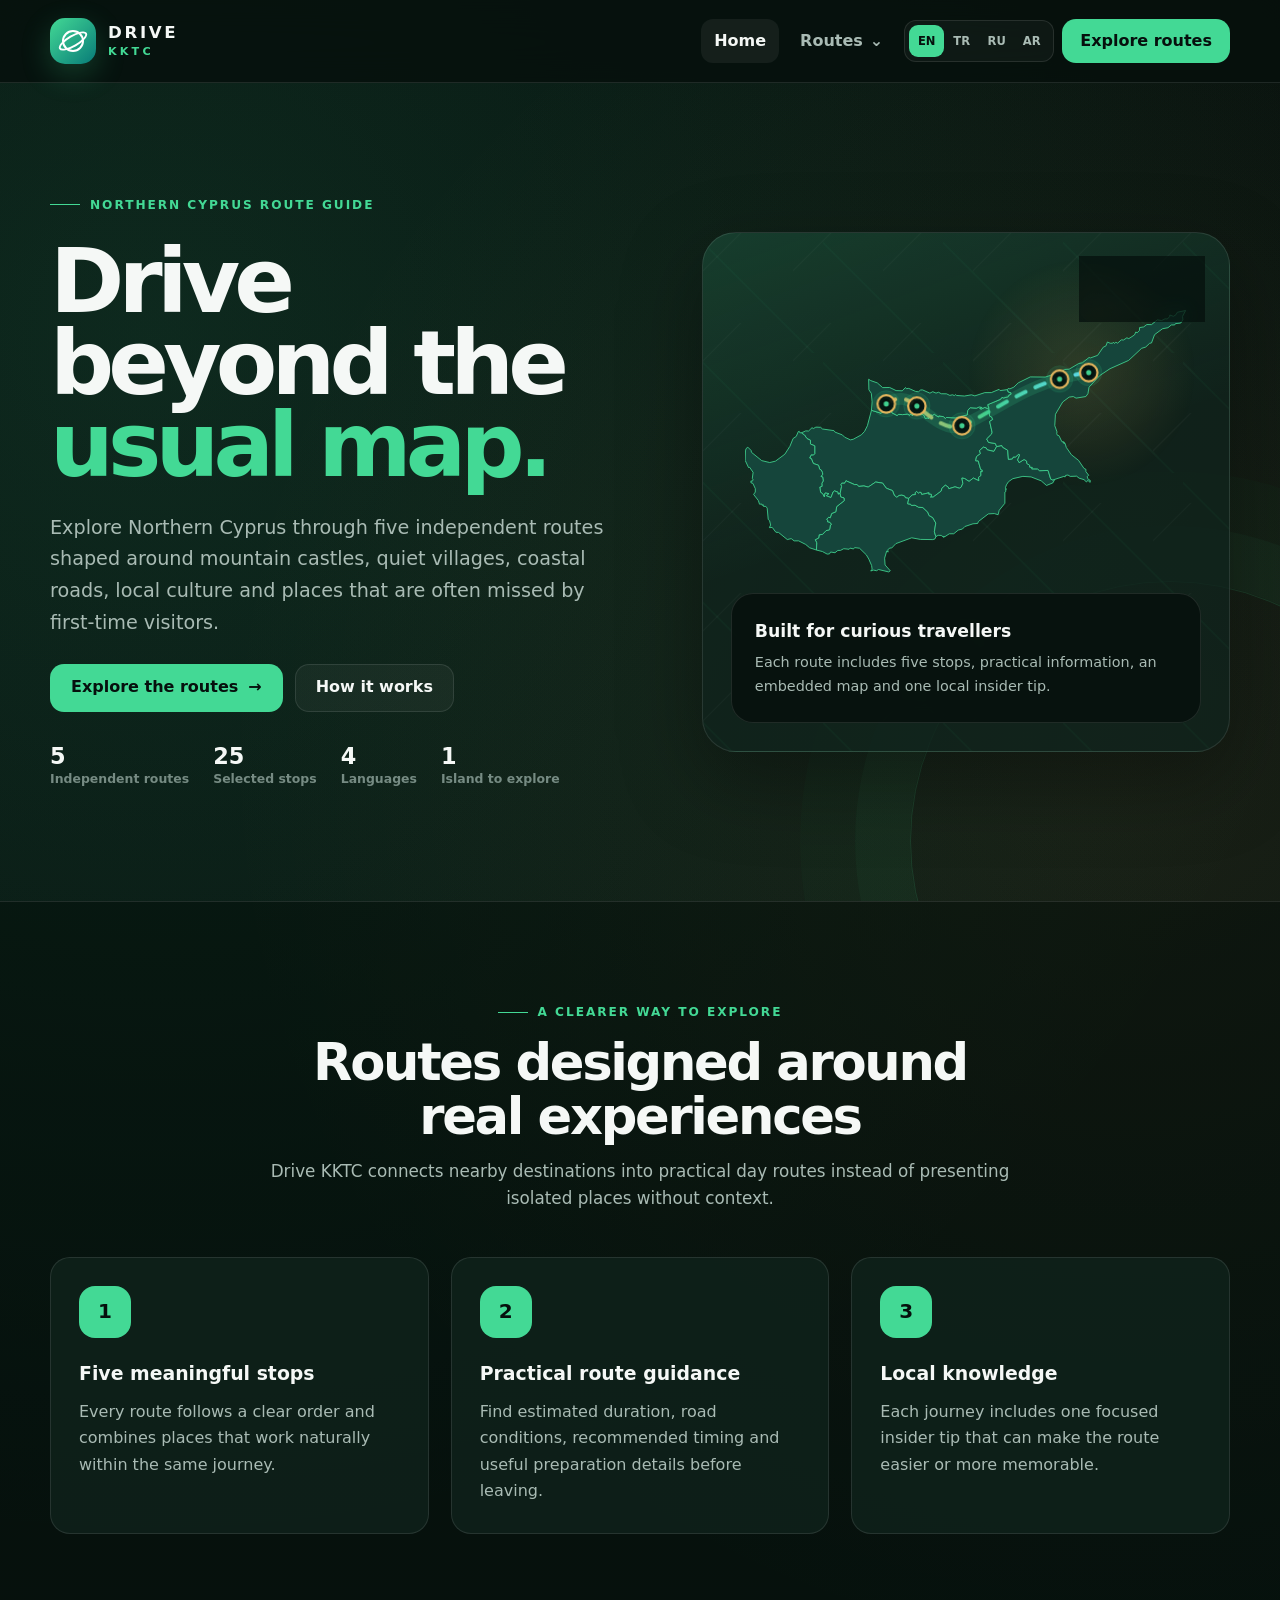
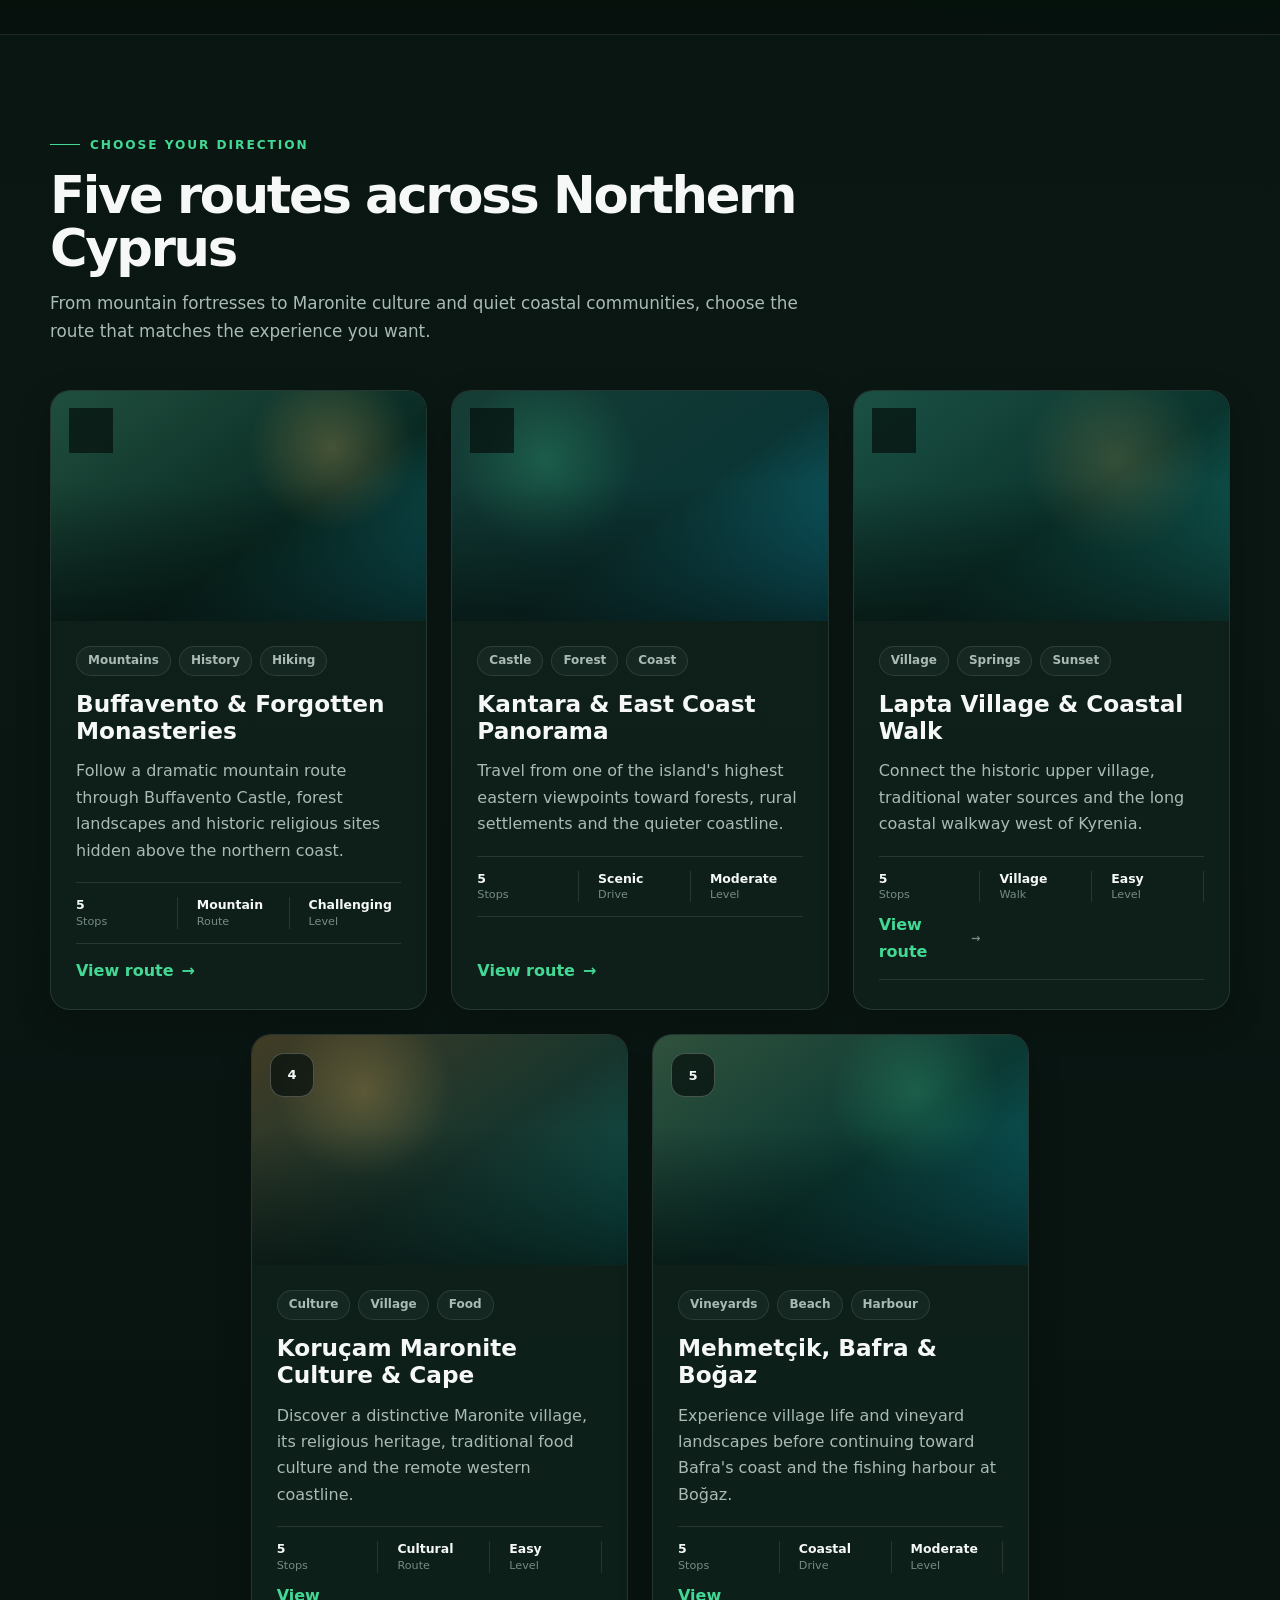
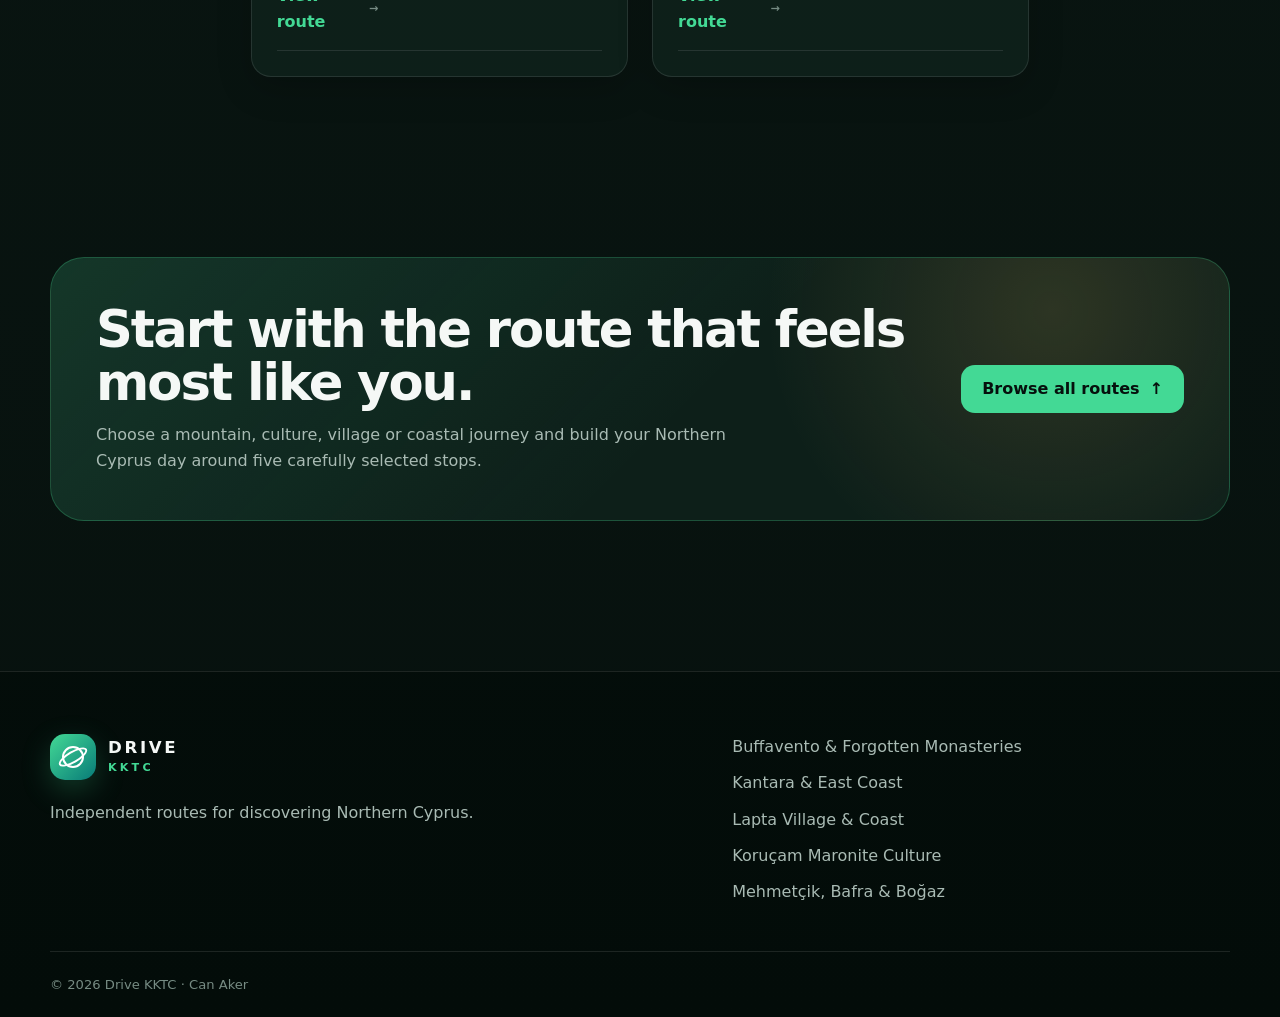
==== index.html @ a7c1ca26 "v0" ====
﻿<!doctype html>
<html lang="en">
<head>
    <meta charset="utf-8">
    <meta name="viewport" content="width=device-width, initial-scale=1">
    <meta name="robots" content="noindex, follow">
    <meta name="description" content="Drive KKTC multilingual route guide for Northern Cyprus.">
    <link rel="icon" type="image/svg+xml" href="./favicon.svg">
    <title>Drive KKTC | Choose Your Language</title>

    <script>
        (() => {
            const language = (navigator.language || "en").toLowerCase();
            let locale = "en";

            if (language.startsWith("tr")) locale = "tr";
            else if (language.startsWith("ru")) locale = "ru";
            else if (language.startsWith("ar")) locale = "ar";

            const target = location.protocol === "file:"
                ? `./${locale}/index.html`
                : `./${locale}/`;

            location.replace(target);
        })();
    </script>
</head>
<body>
    <main>
        <h1>Drive KKTC</h1>
        <p>Choose your language:</p>

        <nav aria-label="Language selection">
            <a href="./en/index.html">English</a>
            <a href="./tr/index.html">Türkçe</a>
            <a href="./ru/index.html">Русский</a>
            <a href="./ar/index.html">العربية</a>
        </nav>
    </main>
</body>
</html>
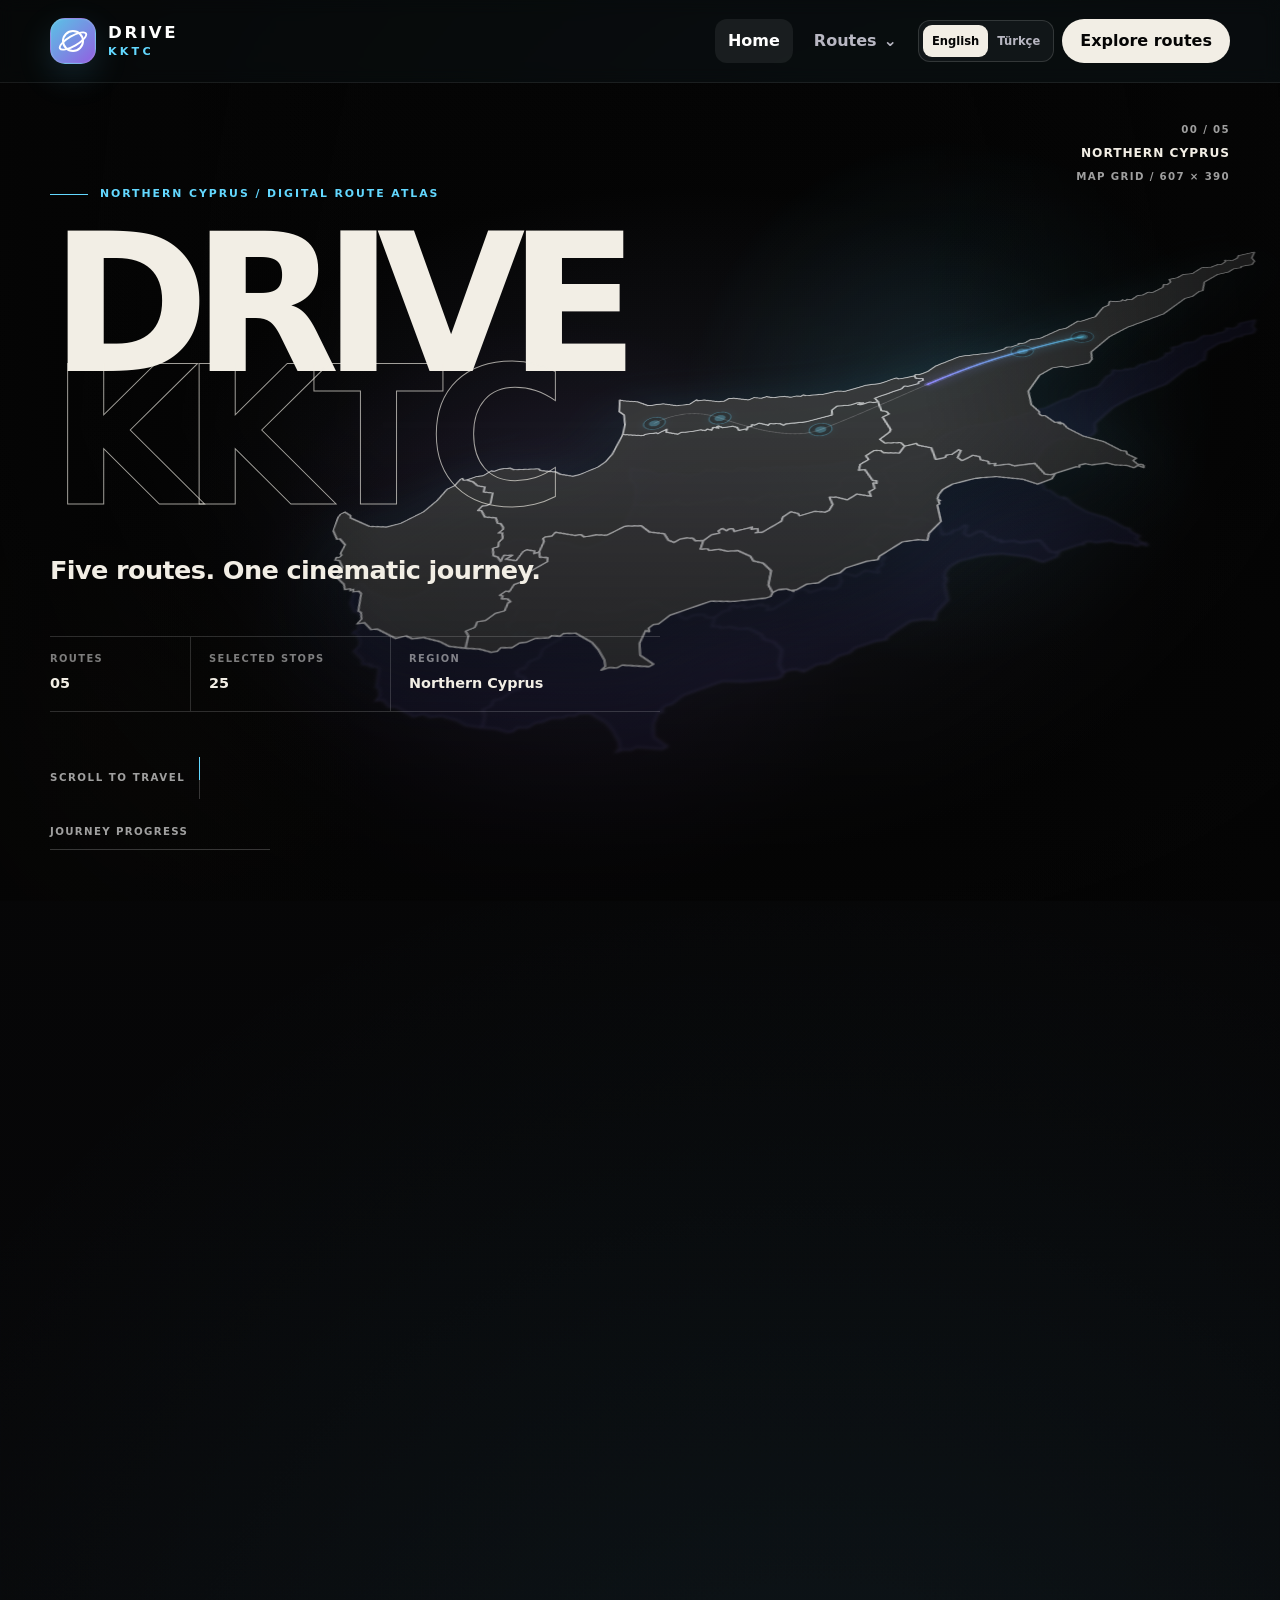
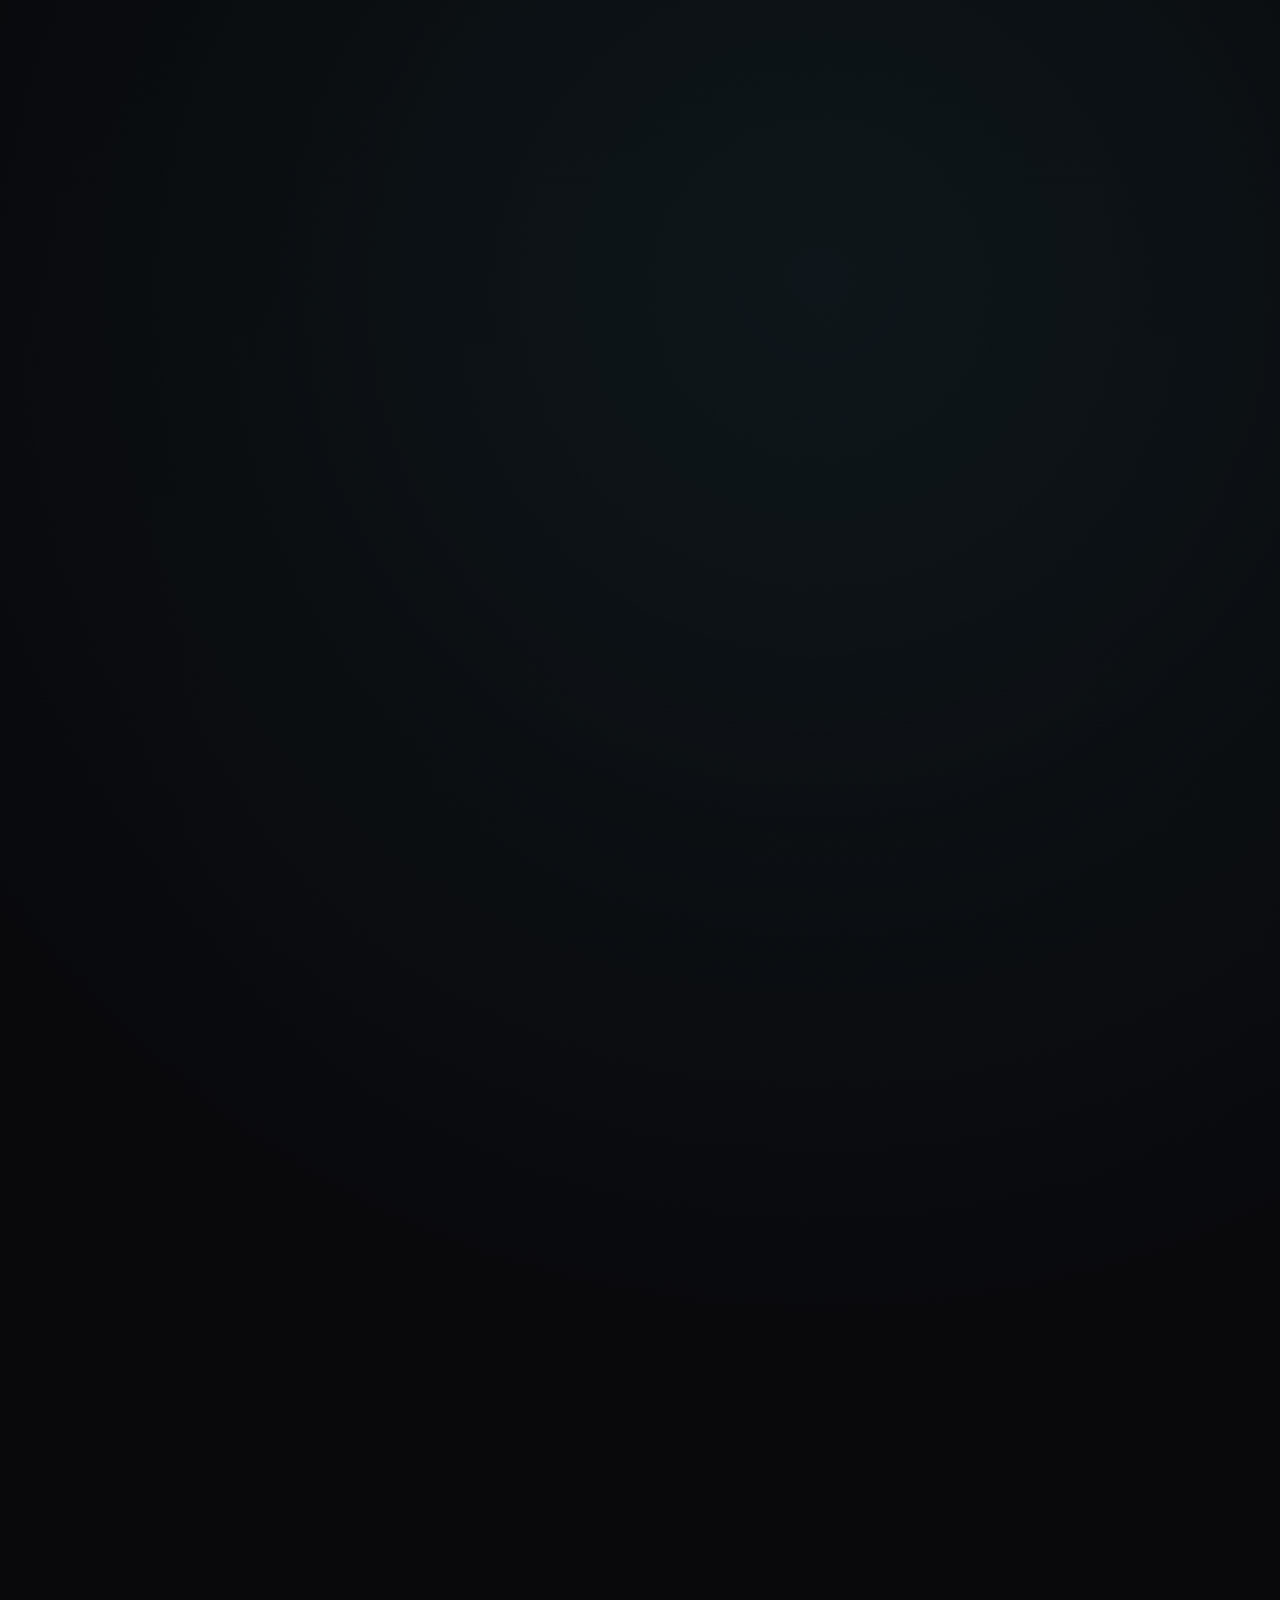
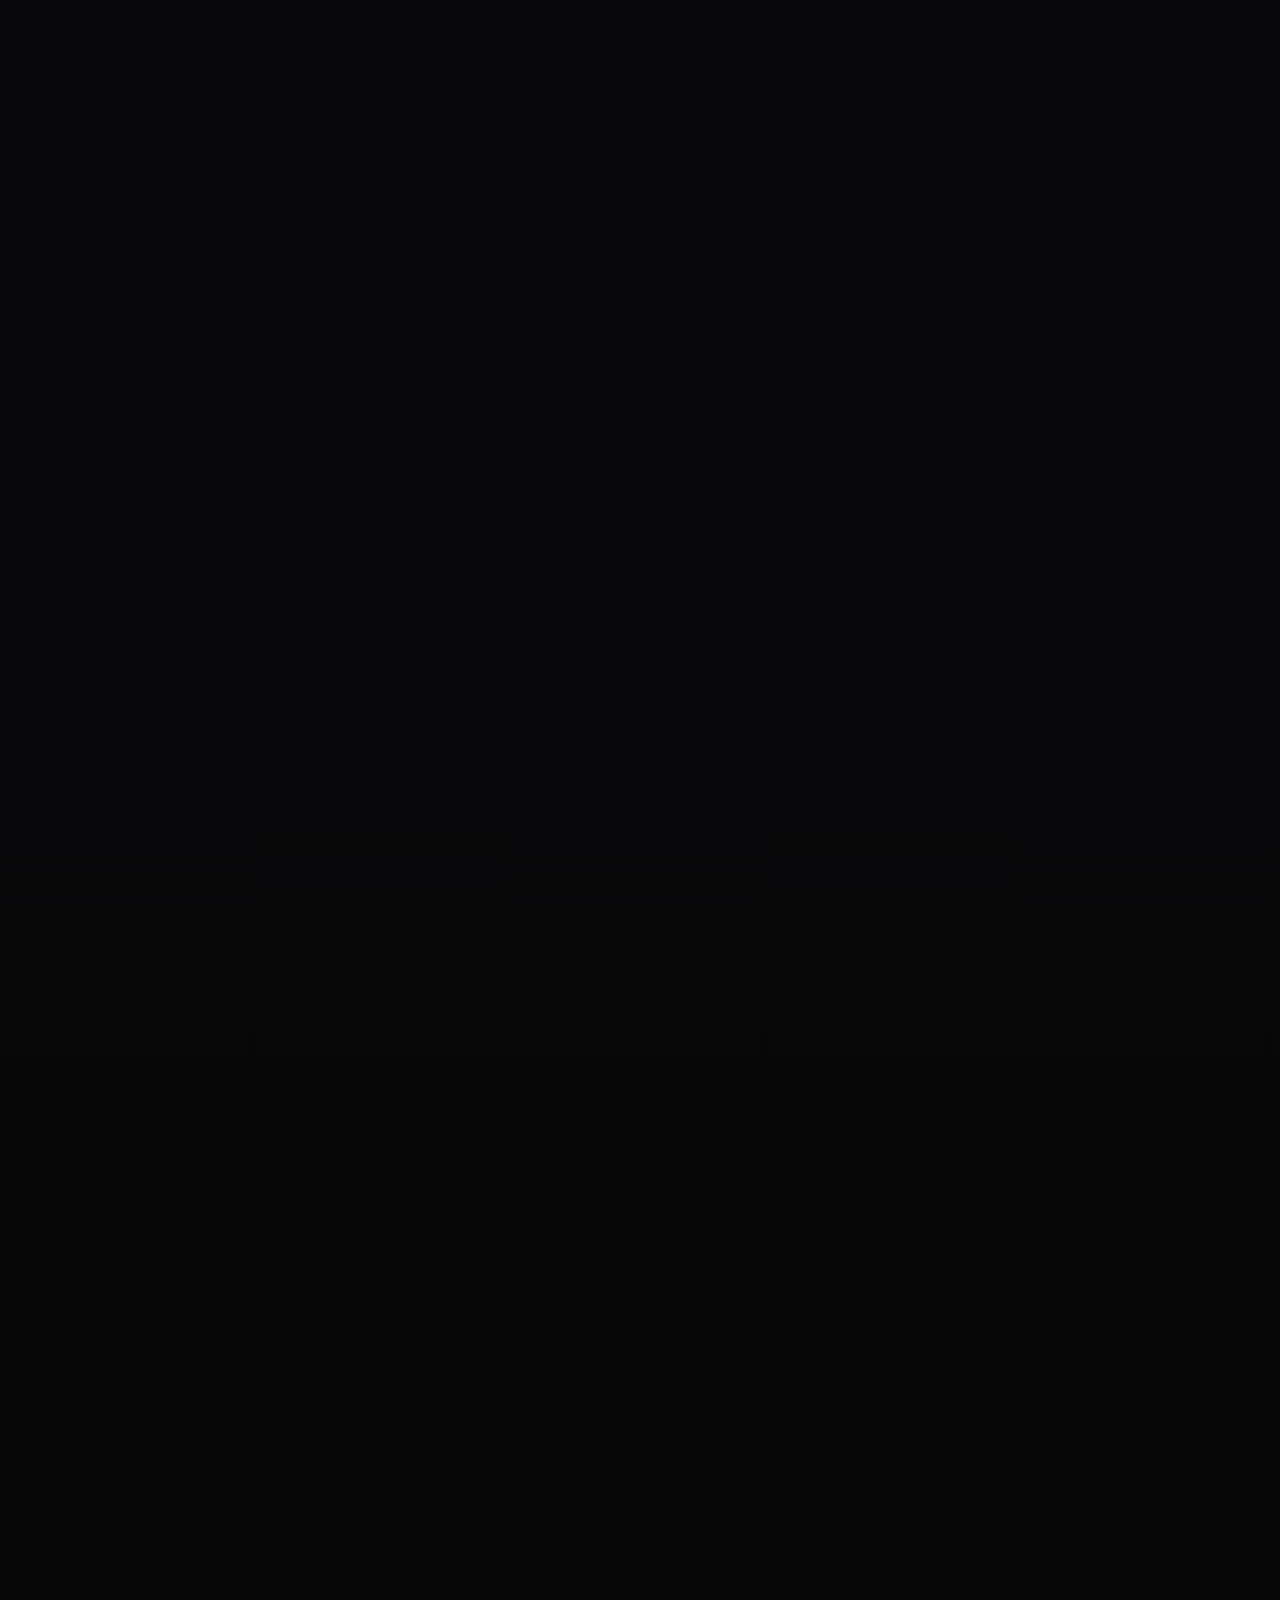
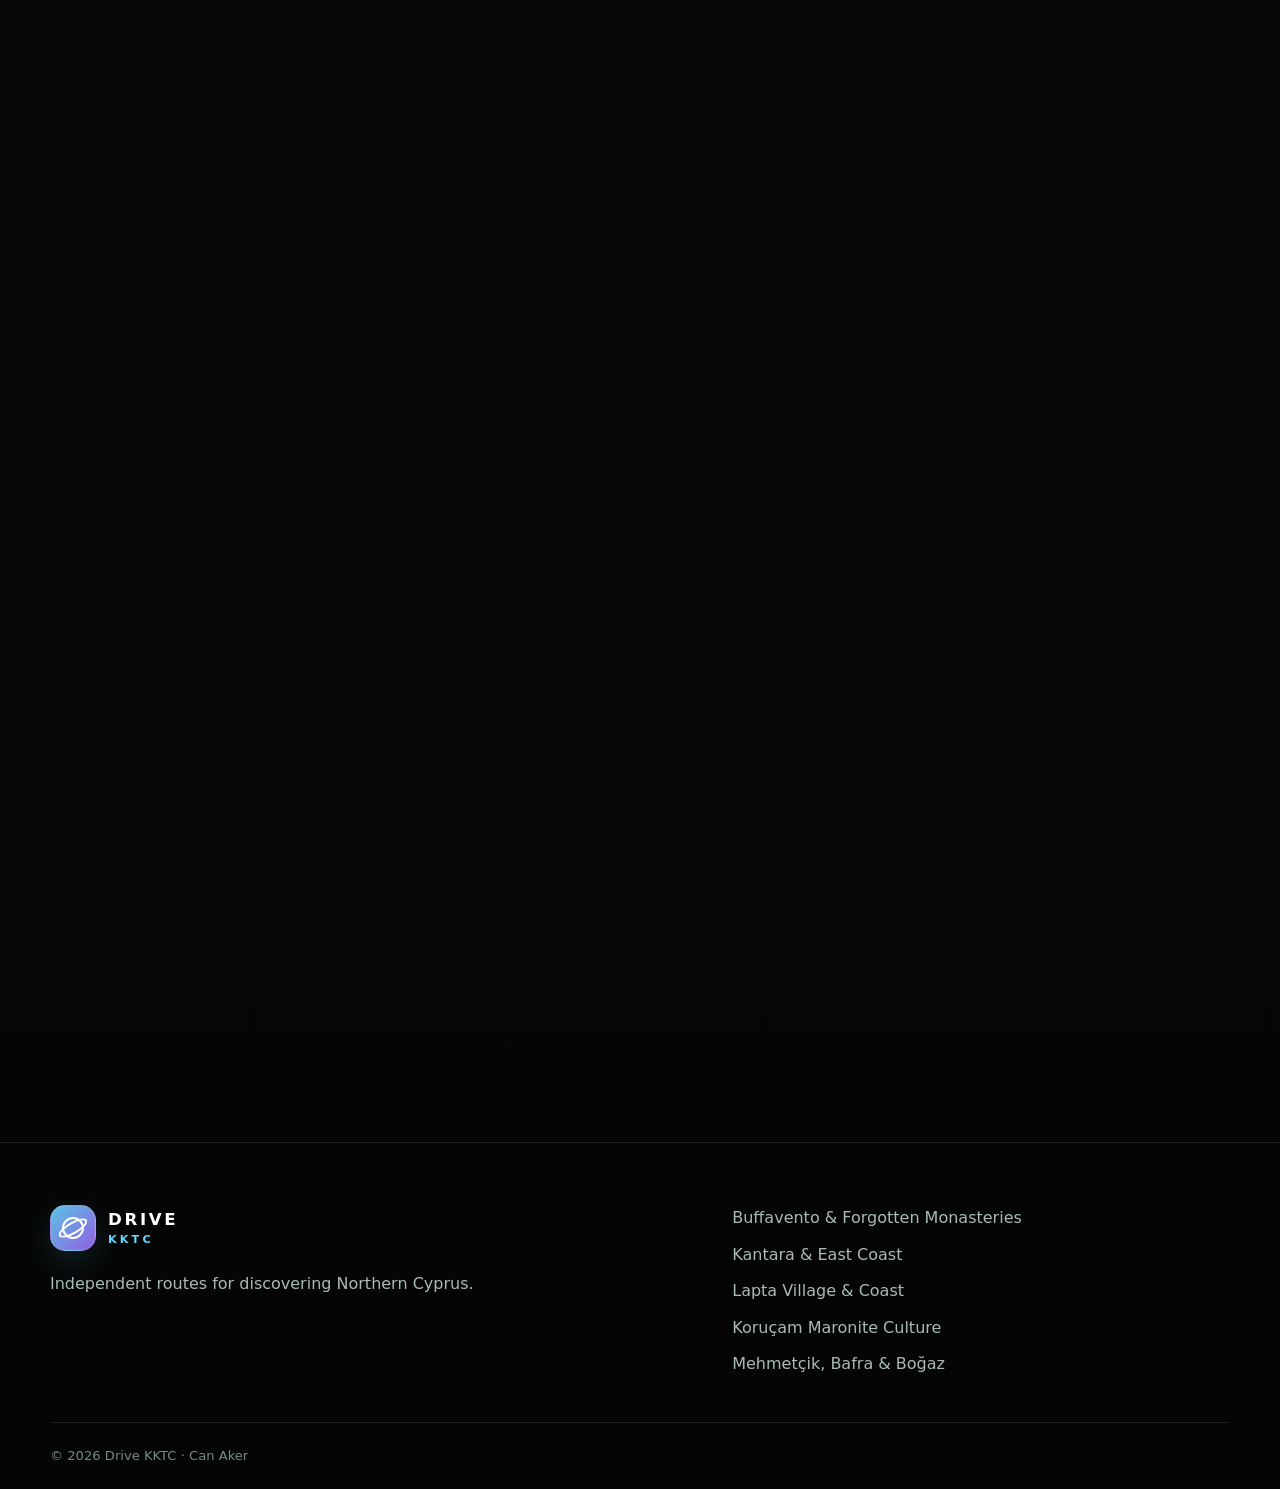
==== commit 1e1f18f6: "v1 new sinematic design" ====
--- a/index.html
+++ b/index.html
@@ -6,6 +6,9 @@
     <meta name="robots" content="noindex, follow">
     <meta name="description" content="Drive KKTC multilingual route guide for Northern Cyprus.">
     <link rel="icon" type="image/svg+xml" href="./favicon.svg">
+    <link rel="alternate" hreflang="en" href="./en/">
+    <link rel="alternate" hreflang="tr" href="./tr/">
+    <link rel="alternate" hreflang="x-default" href="./en/">
     <title>Drive KKTC | Choose Your Language</title>
 
     <script>
@@ -14,8 +17,6 @@
             let locale = "en";
 
             if (language.startsWith("tr")) locale = "tr";
-            else if (language.startsWith("ru")) locale = "ru";
-            else if (language.startsWith("ar")) locale = "ar";
 
             const target = location.protocol === "file:"
                 ? `./${locale}/index.html`
@@ -33,8 +34,6 @@
         <nav aria-label="Language selection">
             <a href="./en/index.html">English</a>
             <a href="./tr/index.html">Türkçe</a>
-            <a href="./ru/index.html">Русский</a>
-            <a href="./ar/index.html">العربية</a>
         </nav>
     </main>
 </body>
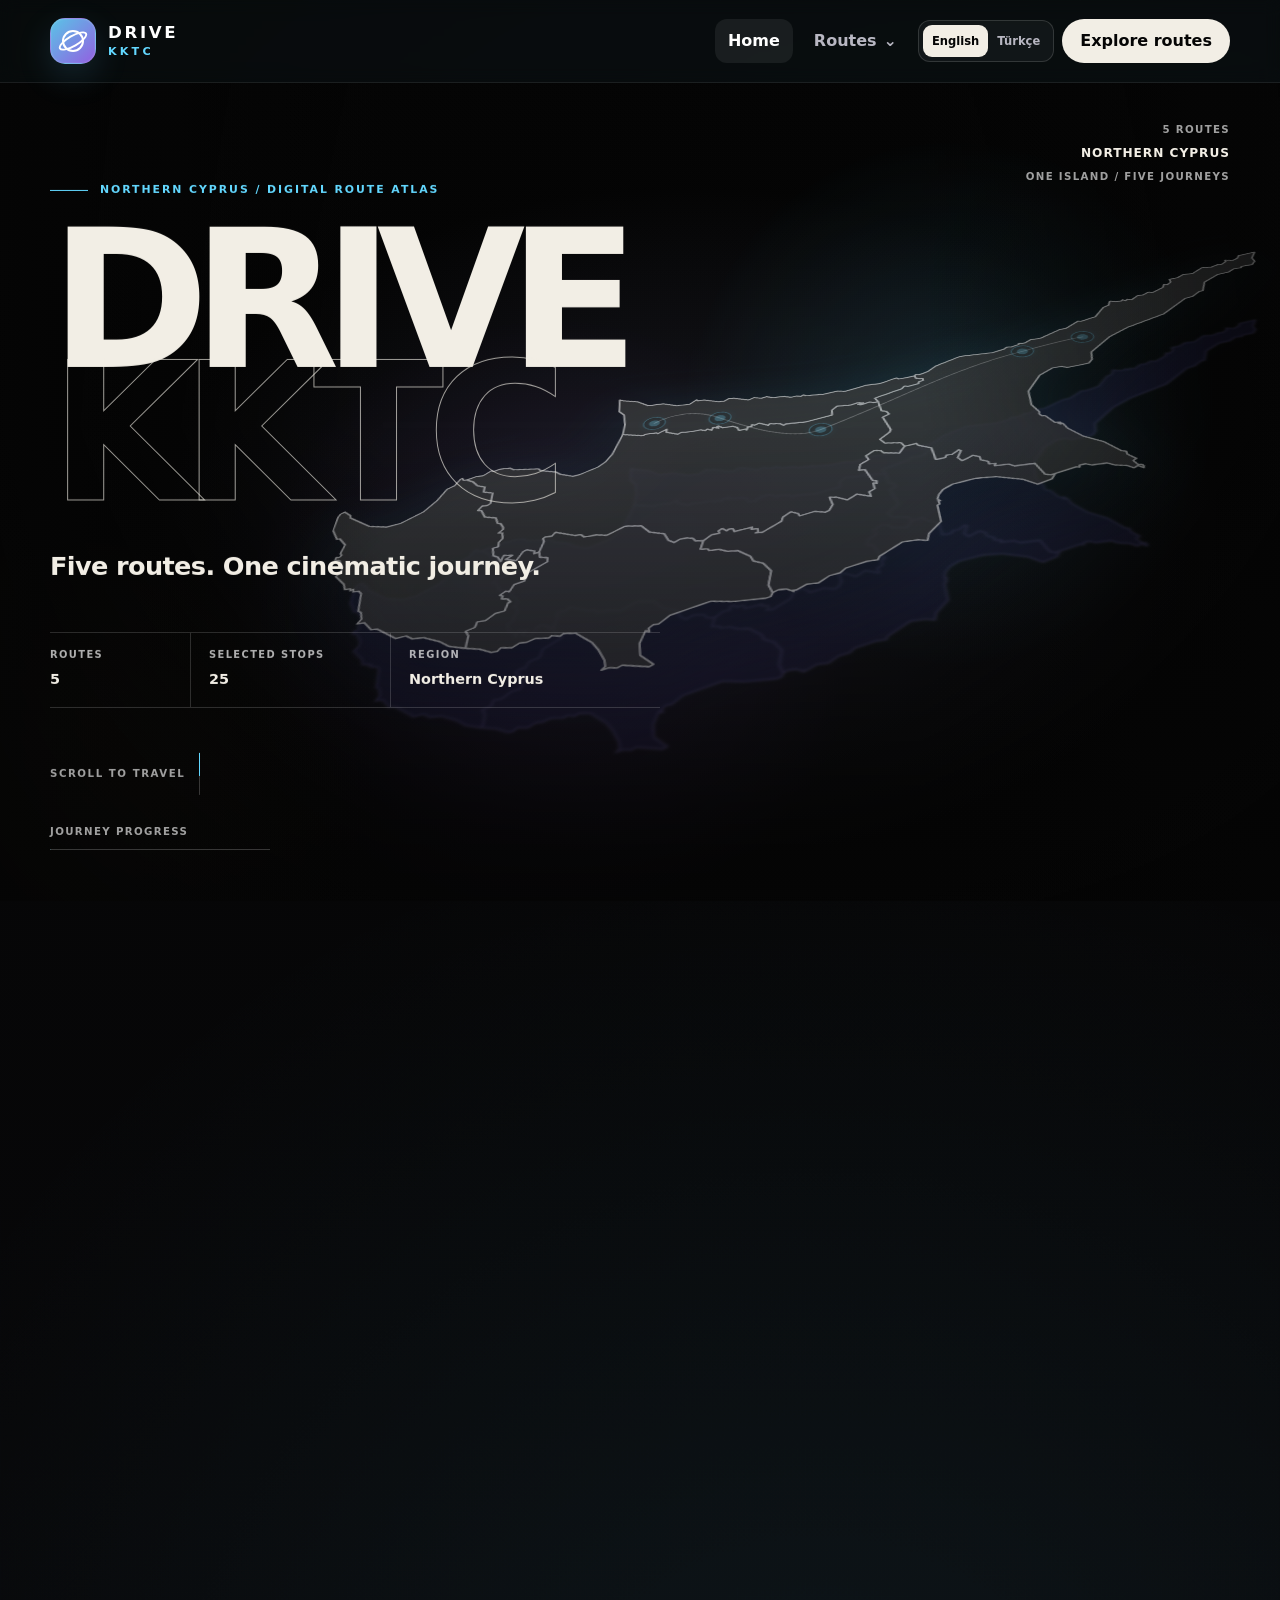
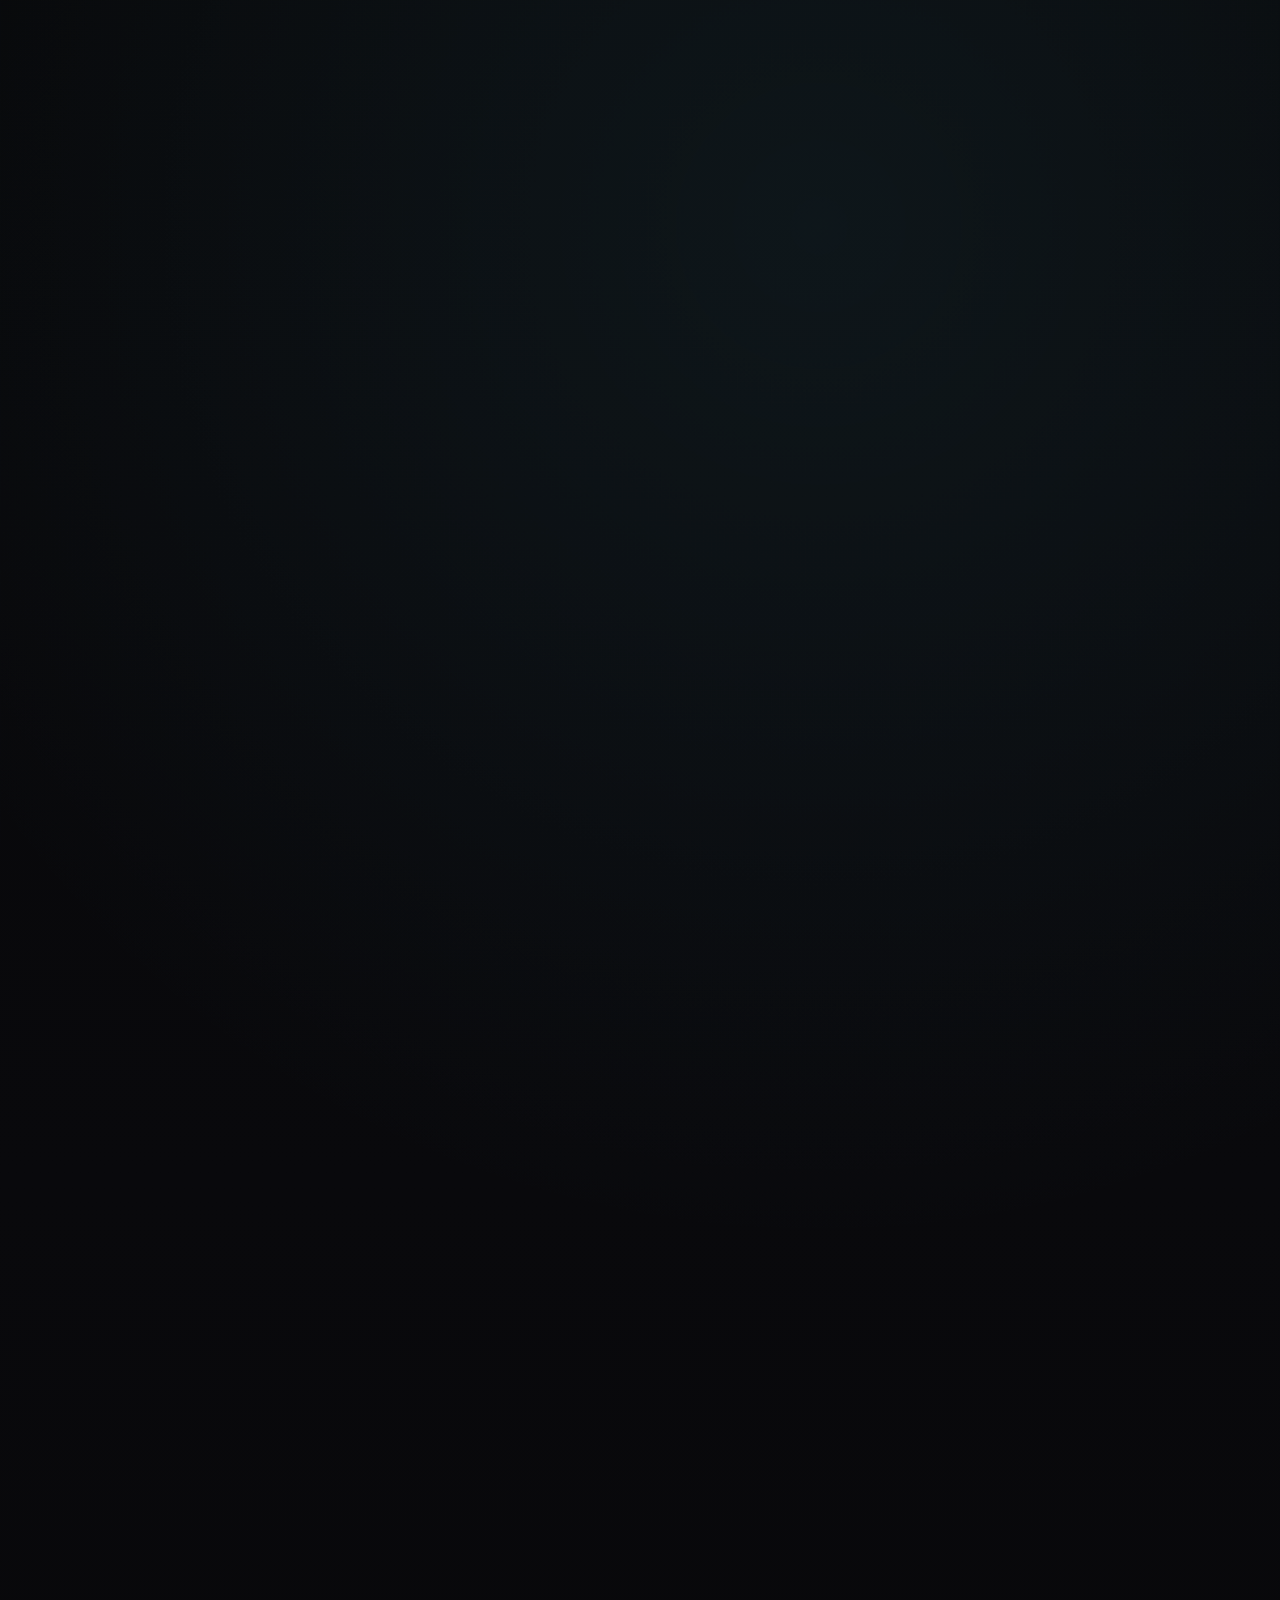
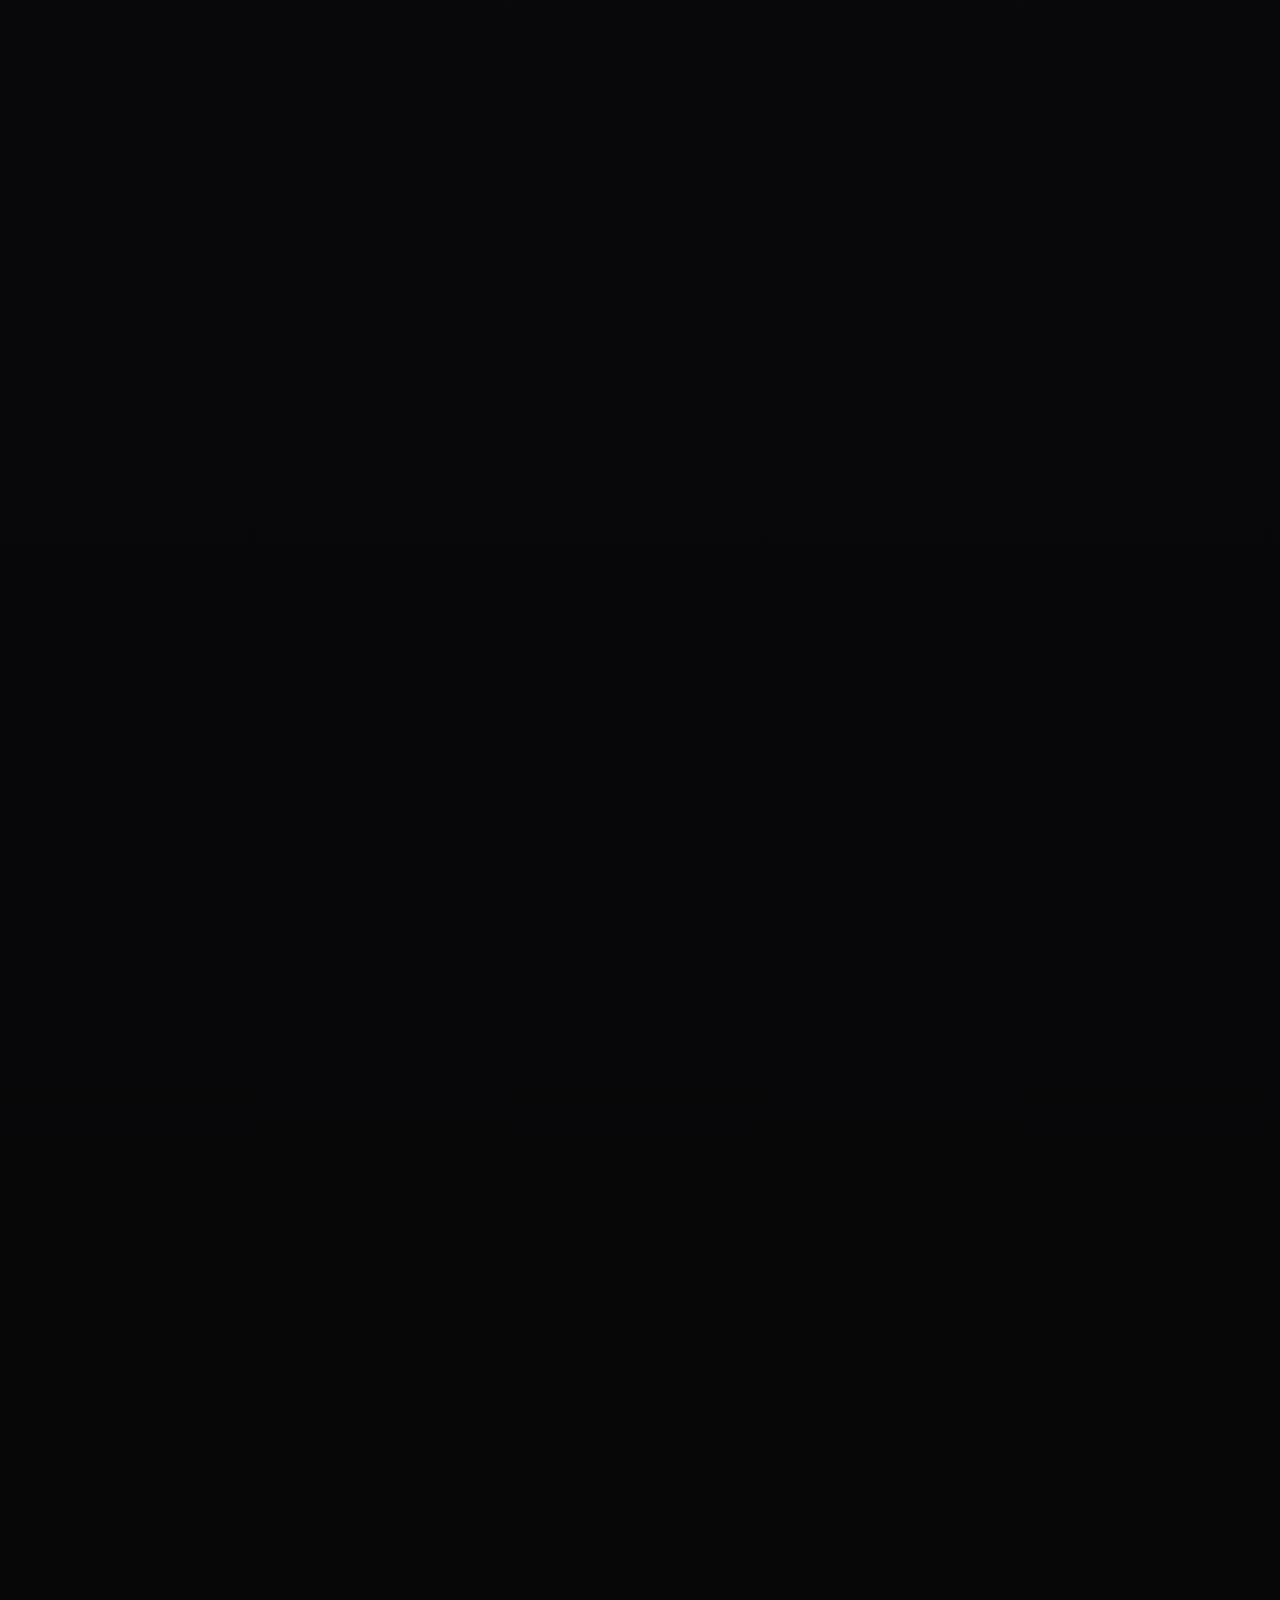
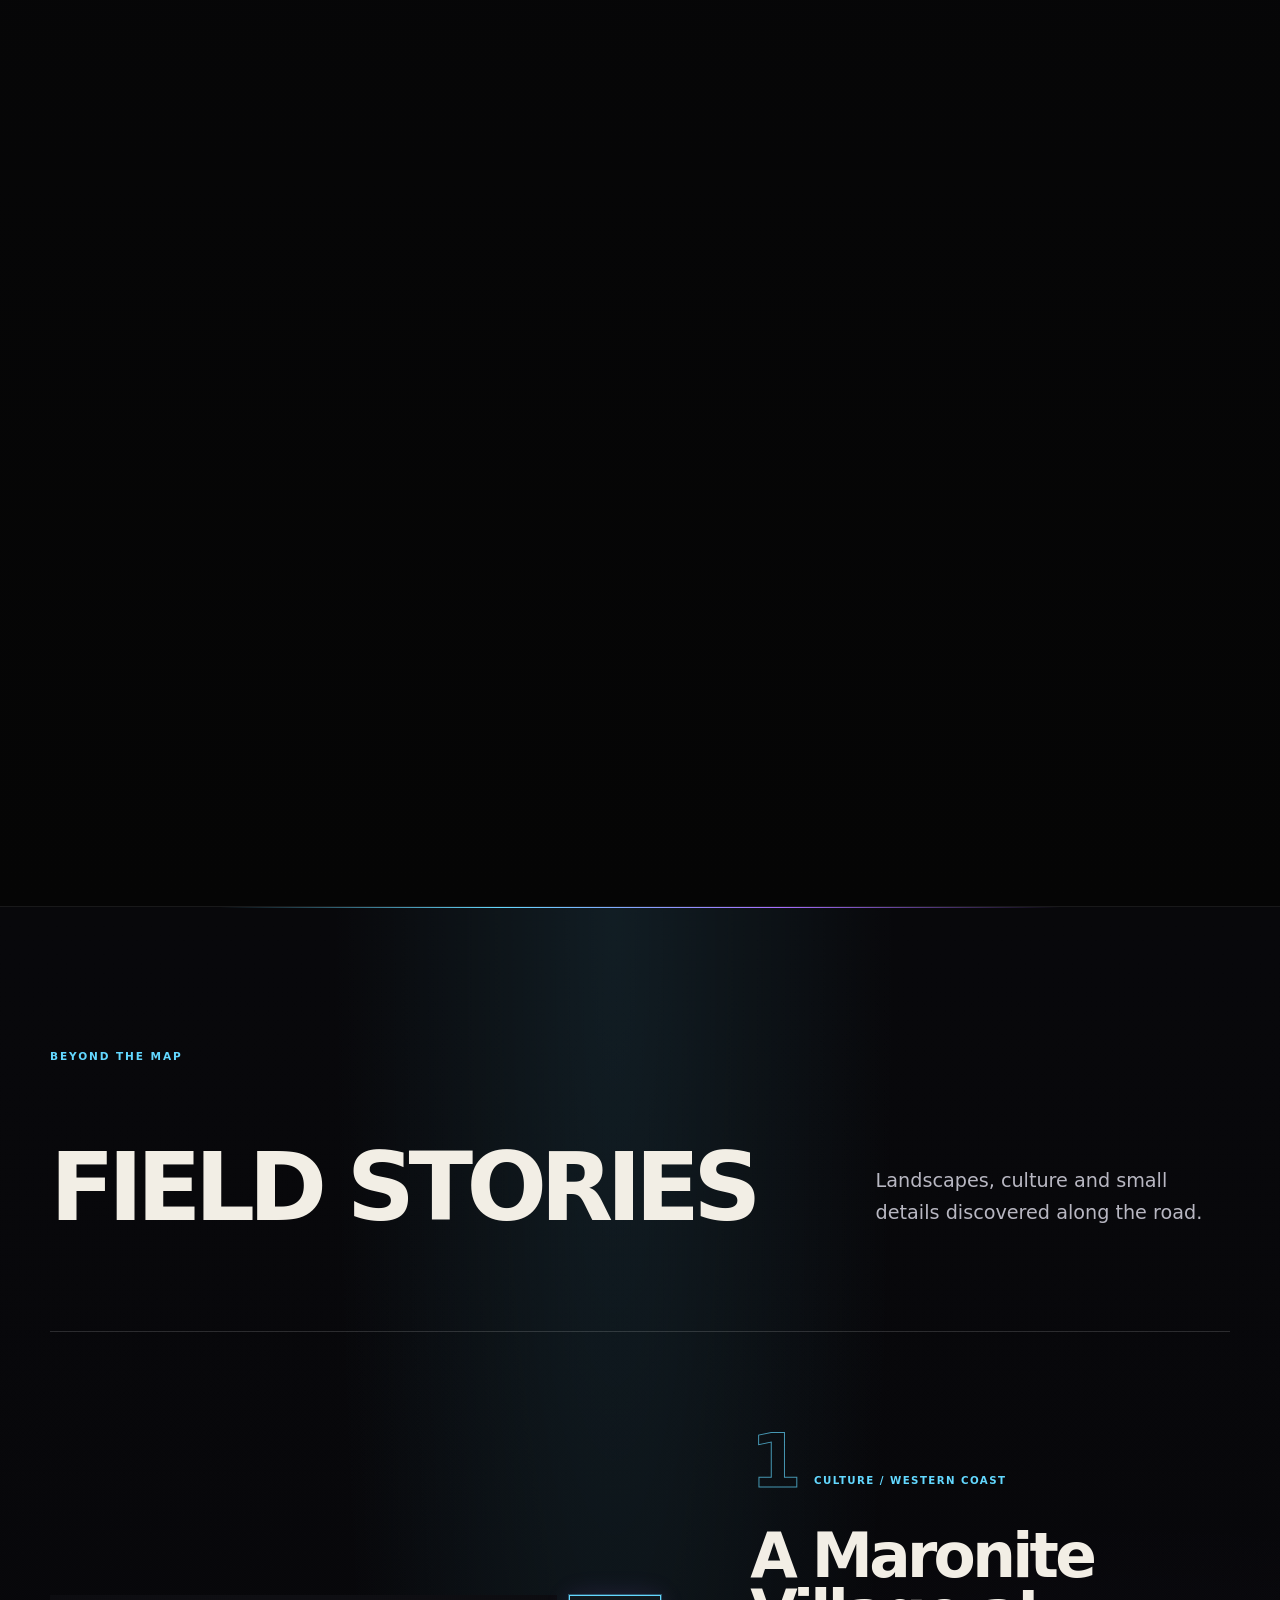
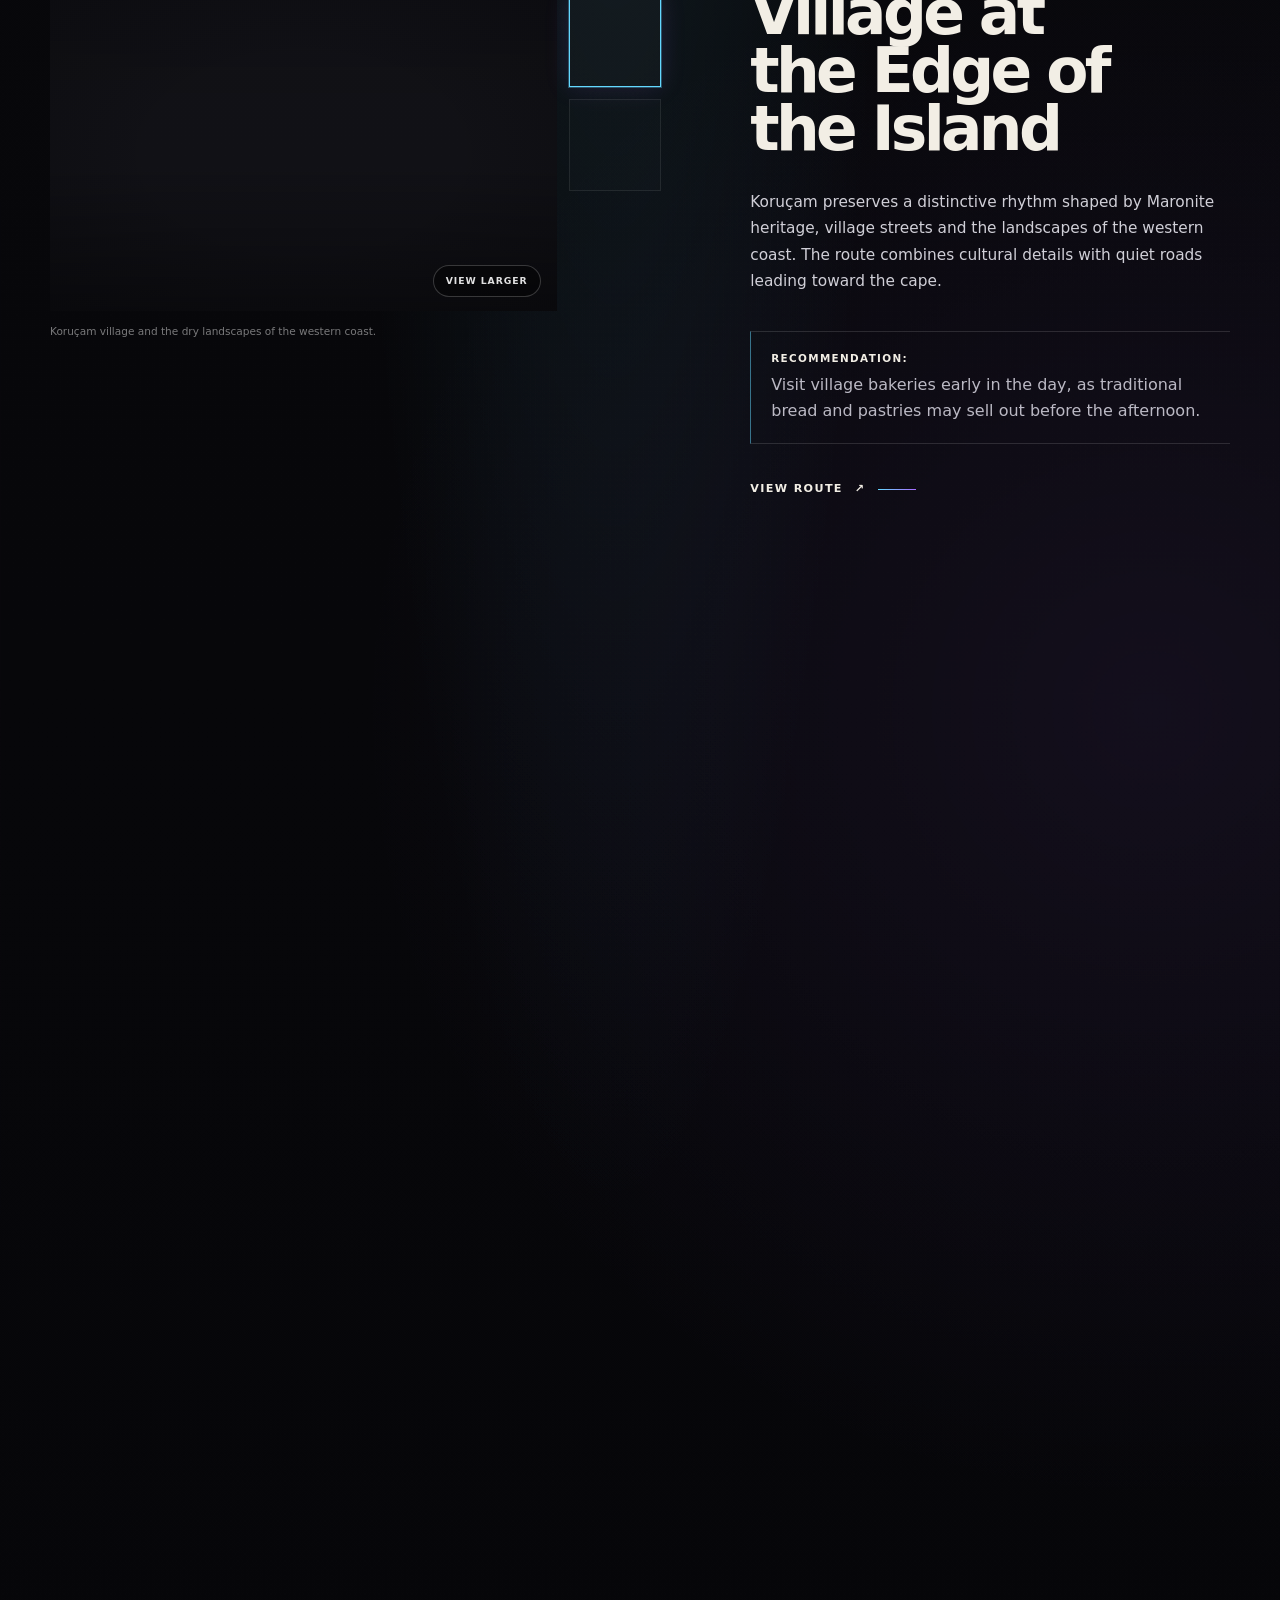
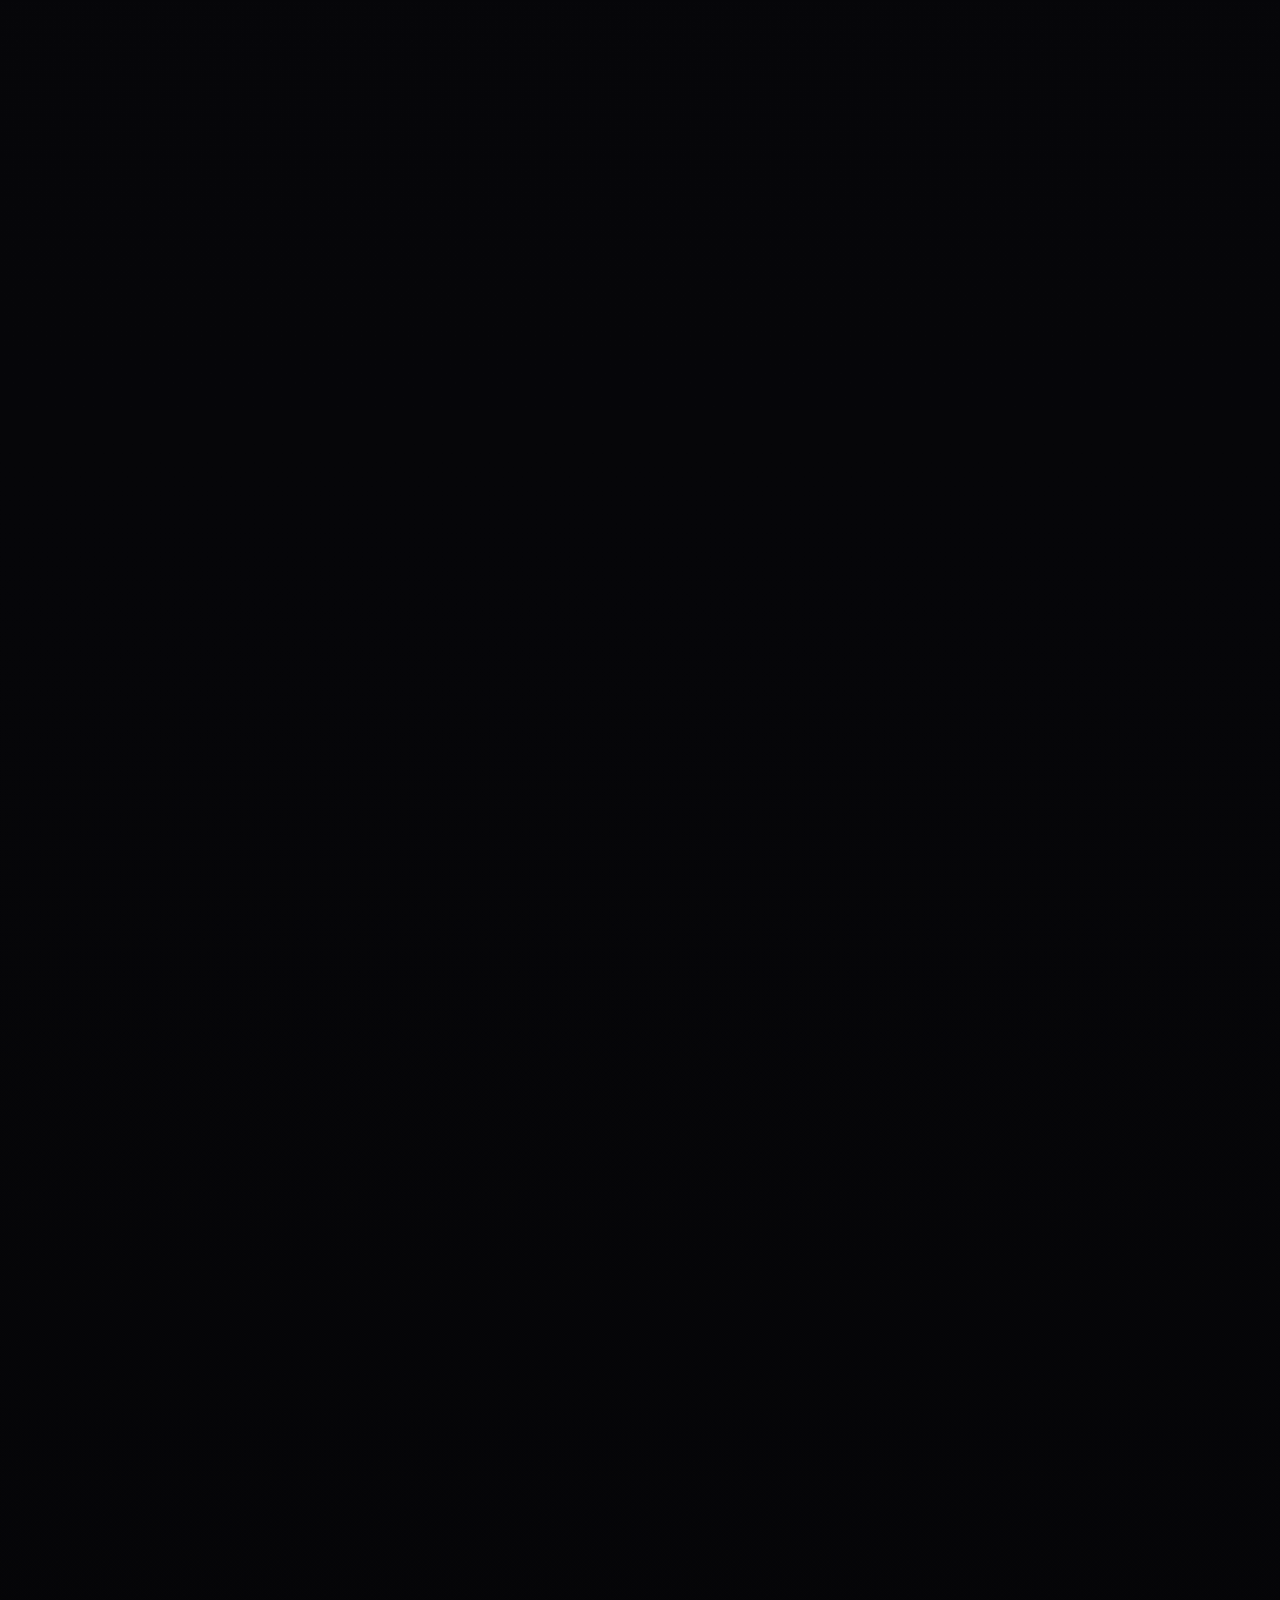
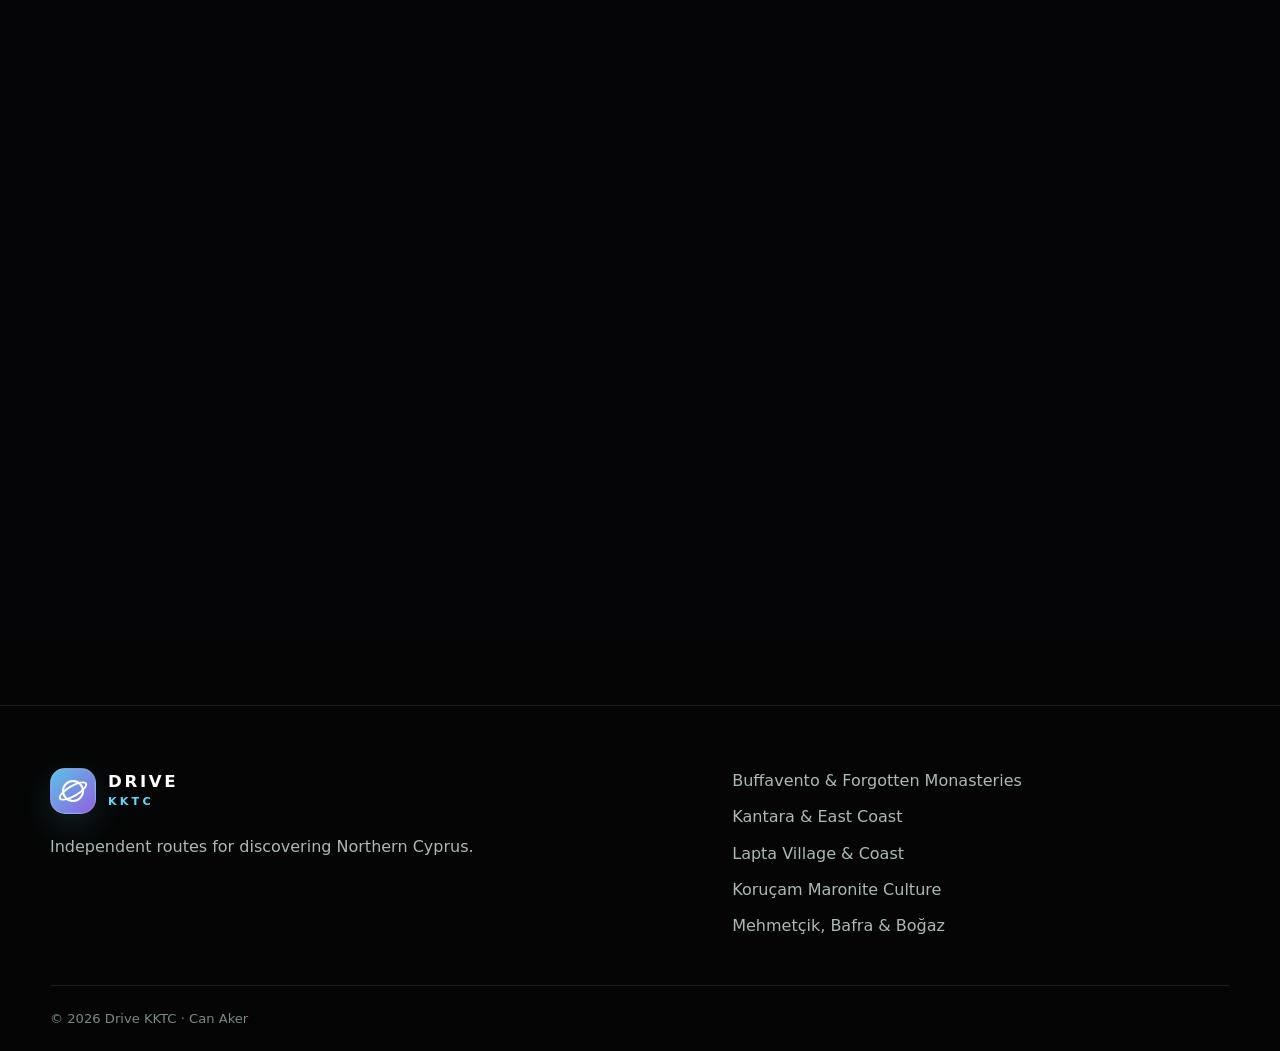
==== commit 2df6a01b: "v1.7 minor SEO changes" ====
--- a/index.html
+++ b/index.html
@@ -8,7 +8,7 @@
     <link rel="icon" type="image/svg+xml" href="./favicon.svg">
     <link rel="alternate" hreflang="en" href="./en/">
     <link rel="alternate" hreflang="tr" href="./tr/">
-    <link rel="alternate" hreflang="x-default" href="./en/">
+    <link rel="alternate" hreflang="x-default" href="./">
     <title>Drive KKTC | Choose Your Language</title>
 
     <script>
